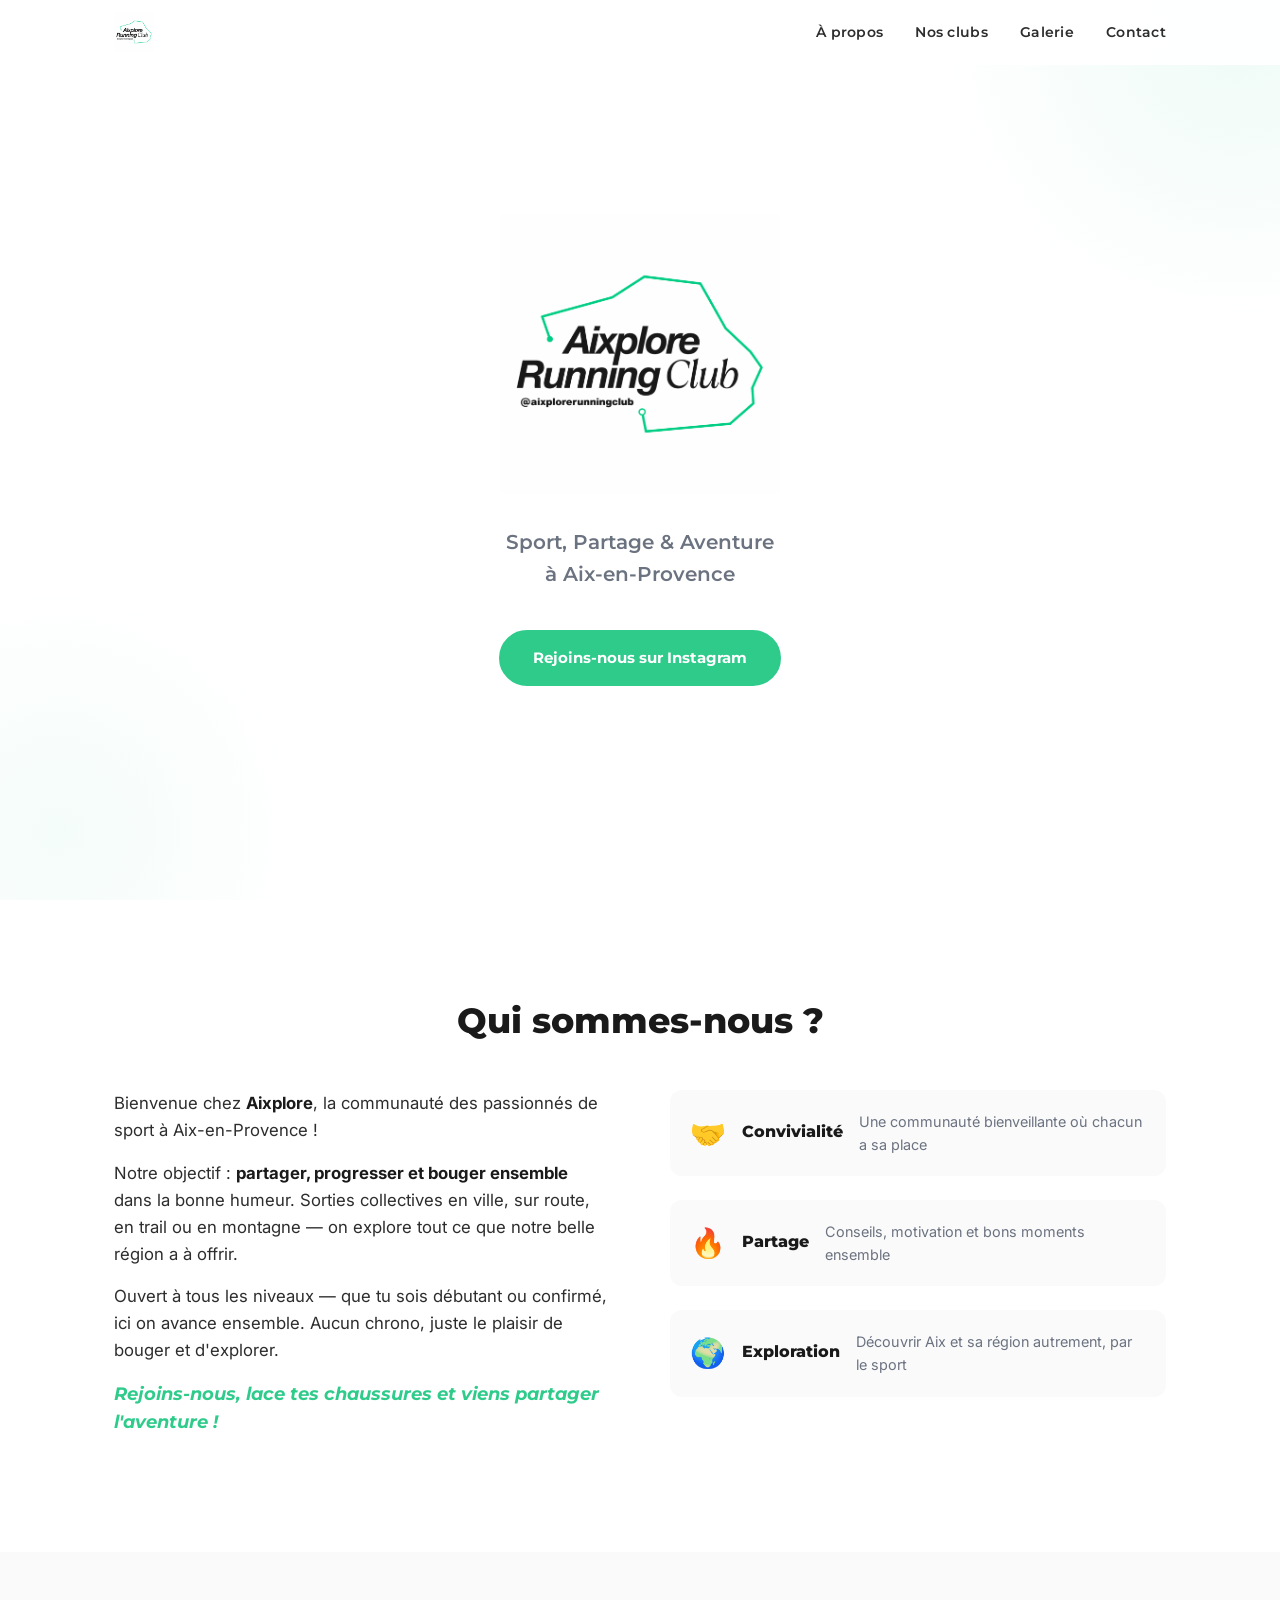
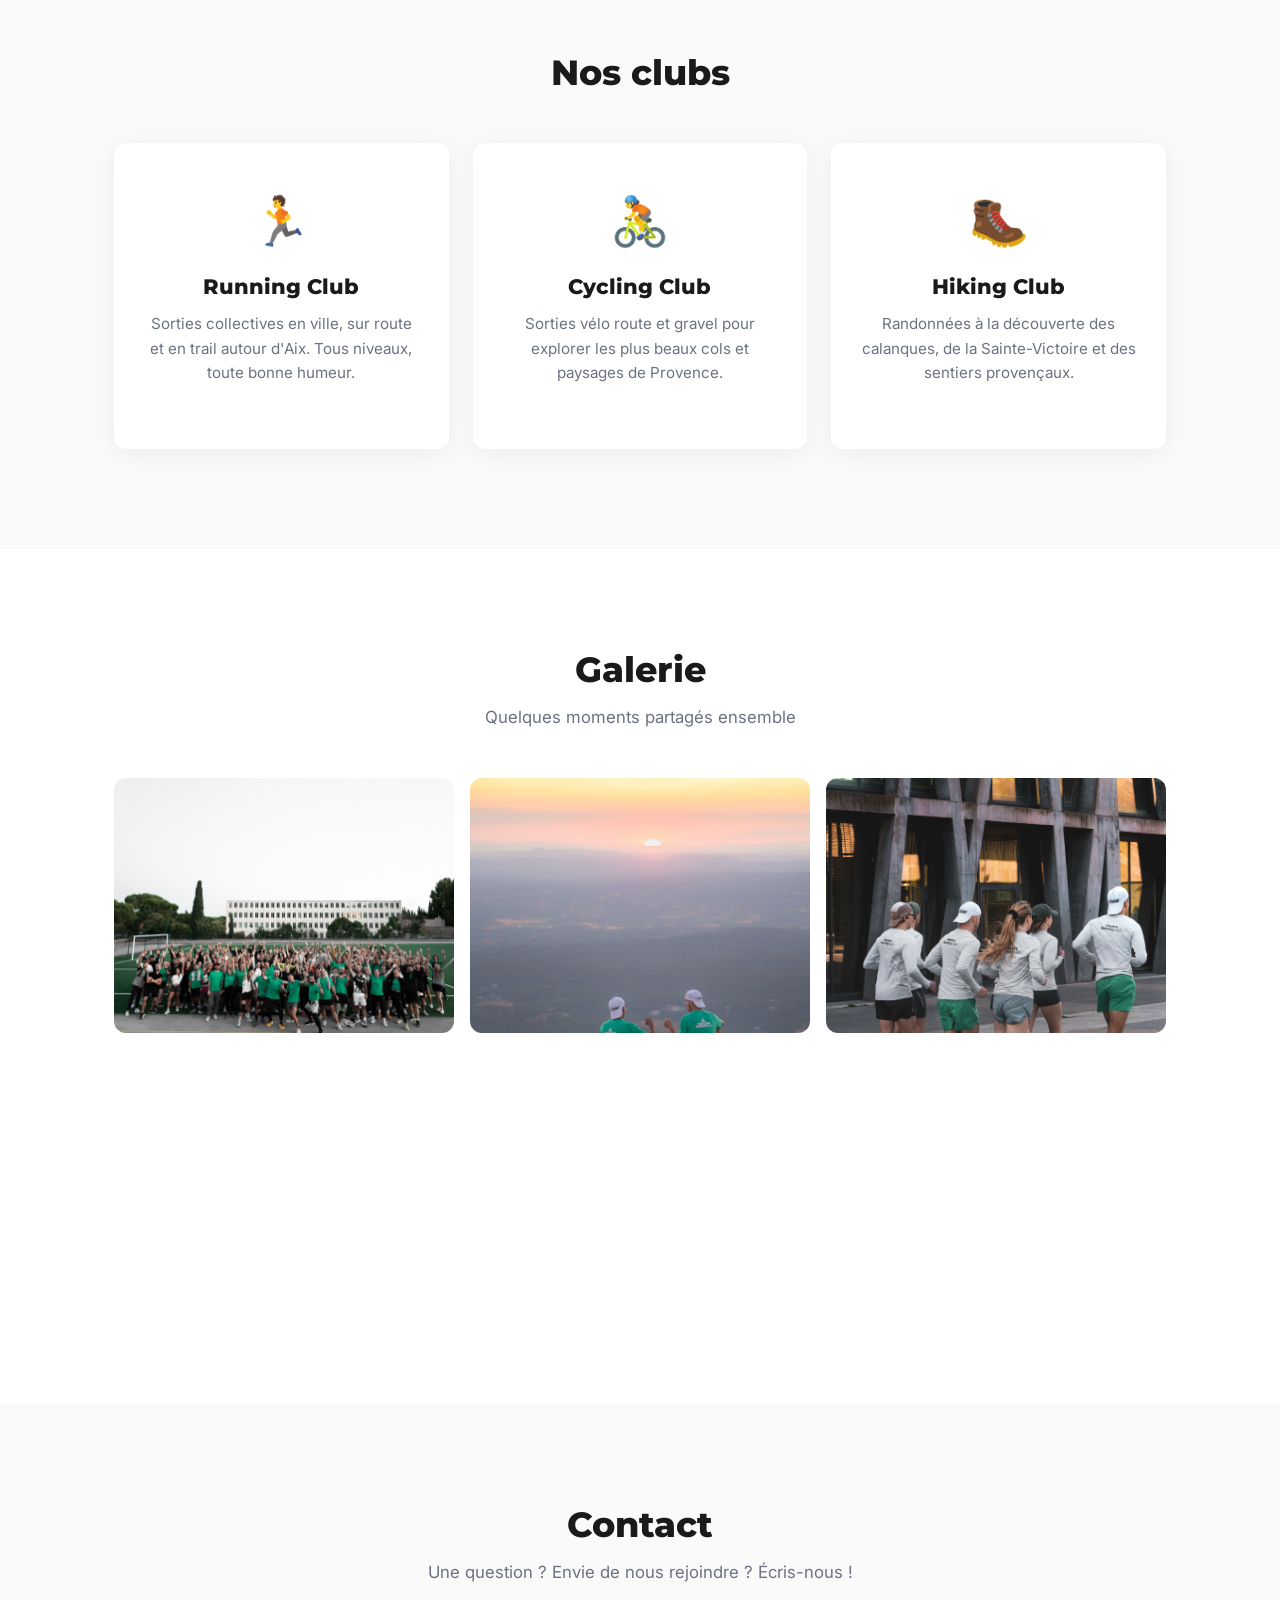
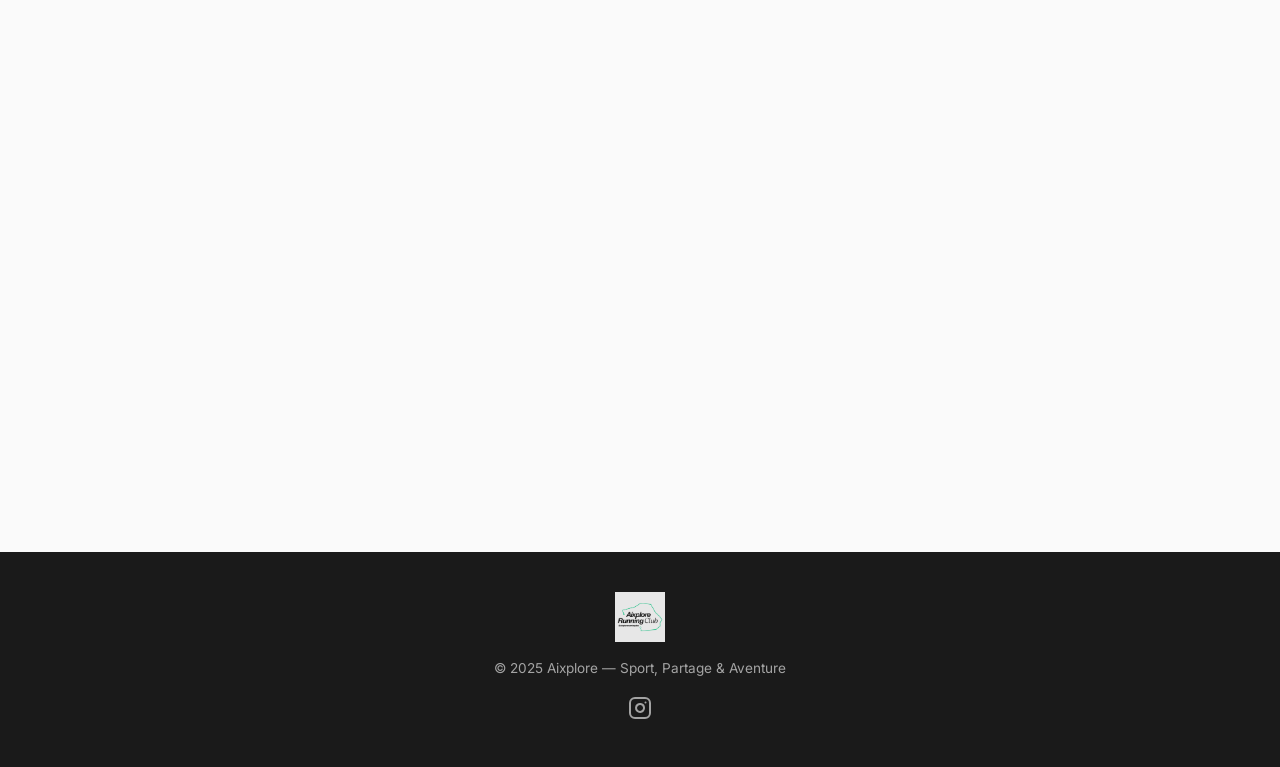
==== index.html @ 8bbfb842 "Initial release — Aixplore website One-page site with hero, about, clubs, gallery and contact sectio" ====
<!DOCTYPE html>
<html lang="fr">
<head>
  <meta charset="UTF-8">
  <meta name="viewport" content="width=device-width, initial-scale=1.0">
  <title>Aixplore — Sport, Partage & Aventure à Aix-en-Provence</title>
  <meta name="description" content="Aixplore : communauté sportive à Aix-en-Provence. Running, Cycling, Hiking. Rejoins-nous pour partager, progresser et explorer ensemble.">
  <link rel="icon" type="image/png" href="assets/logo_aixplore.png">
  <link rel="preconnect" href="https://fonts.googleapis.com">
  <link rel="preconnect" href="https://fonts.gstatic.com" crossorigin>
  <link href="https://fonts.googleapis.com/css2?family=Montserrat:ital,wght@0,400;0,600;0,800;1,800&family=Inter:wght@400;500&display=swap" rel="stylesheet">
  <link rel="stylesheet" href="style.css">
</head>
<body>

  <!-- Navigation -->
  <nav class="nav" id="nav">
    <div class="nav__container">
      <a href="#hero" class="nav__logo">
        <img src="assets/logo_aixplore.png" alt="Aixplore" width="40" height="40">
      </a>
      <button class="nav__toggle" id="nav-toggle" aria-label="Menu">
        <span></span>
        <span></span>
        <span></span>
      </button>
      <ul class="nav__links" id="nav-links">
        <li><a href="#about">À propos</a></li>
        <li><a href="#clubs">Nos clubs</a></li>
        <li><a href="#gallery">Galerie</a></li>
        <li><a href="#contact">Contact</a></li>
      </ul>
    </div>
  </nav>

  <!-- Hero -->
  <section class="hero" id="hero">
    <div class="hero__content">
      <img src="assets/logo_aixplore.png" alt="Aixplore Running Club" class="hero__logo">
      <p class="hero__tagline">Sport, Partage & Aventure<br>à Aix-en-Provence</p>
      <a href="https://www.instagram.com/aixplorerunningclub/" target="_blank" rel="noopener" class="btn btn--primary">Rejoins-nous sur Instagram</a>
    </div>
  </section>

  <!-- À propos -->
  <section class="section about" id="about">
    <div class="container">
      <h2 class="section__title">Qui sommes-nous ?</h2>
      <div class="about__grid">
        <div class="about__text">
          <p>Bienvenue chez <strong>Aixplore</strong>, la communauté des passionnés de sport à Aix-en-Provence !</p>
          <p>Notre objectif : <strong>partager, progresser et bouger ensemble</strong> dans la bonne humeur. Sorties collectives en ville, sur route, en trail ou en montagne — on explore tout ce que notre belle région a à offrir.</p>
          <p>Ouvert à tous les niveaux — que tu sois débutant ou confirmé, ici on avance ensemble. Aucun chrono, juste le plaisir de bouger et d'explorer.</p>
          <p class="about__cta">Rejoins-nous, lace tes chaussures et viens partager l'aventure !</p>
        </div>
        <div class="about__values">
          <div class="value">
            <span class="value__icon">🤝</span>
            <h3>Convivialité</h3>
            <p>Une communauté bienveillante où chacun a sa place</p>
          </div>
          <div class="value">
            <span class="value__icon">🔥</span>
            <h3>Partage</h3>
            <p>Conseils, motivation et bons moments ensemble</p>
          </div>
          <div class="value">
            <span class="value__icon">🌍</span>
            <h3>Exploration</h3>
            <p>Découvrir Aix et sa région autrement, par le sport</p>
          </div>
        </div>
      </div>
    </div>
  </section>

  <!-- Nos clubs -->
  <section class="section clubs" id="clubs">
    <div class="container">
      <h2 class="section__title">Nos clubs</h2>
      <div class="clubs__grid">
        <div class="club-card">
          <div class="club-card__icon">🏃</div>
          <h3 class="club-card__name">Running Club</h3>
          <p class="club-card__desc">Sorties collectives en ville, sur route et en trail autour d'Aix. Tous niveaux, toute bonne humeur.</p>
        </div>
        <div class="club-card">
          <div class="club-card__icon">🚴</div>
          <h3 class="club-card__name">Cycling Club</h3>
          <p class="club-card__desc">Sorties vélo route et gravel pour explorer les plus beaux cols et paysages de Provence.</p>
        </div>
        <div class="club-card">
          <div class="club-card__icon">🥾</div>
          <h3 class="club-card__name">Hiking Club</h3>
          <p class="club-card__desc">Randonnées à la découverte des calanques, de la Sainte-Victoire et des sentiers provençaux.</p>
        </div>
      </div>
    </div>
  </section>

  <!-- Galerie -->
  <section class="section gallery" id="gallery">
    <div class="container">
      <h2 class="section__title">Galerie</h2>
      <p class="section__subtitle">Quelques moments partagés ensemble</p>
      <div class="gallery__grid">
        <div class="gallery__item">
          <img src="assets/557360795_17877440052412241_5928703250960620628_n.jpg" alt="Photo de groupe Aixplore Running Club" loading="lazy">
        </div>
        <div class="gallery__item">
          <img src="assets/542345436_17874297687412241_8274065483959053799_n.jpg" alt="Coucher de soleil depuis la Sainte-Victoire" loading="lazy">
        </div>
        <div class="gallery__item">
          <img src="assets/656227305_17900963811412241_87263698822272582_n.jpg" alt="Course en ville avec Aixplore" loading="lazy">
        </div>
        <div class="gallery__item">
          <img src="assets/579937967_17882380005412241_8970334498939301405_n.jpg" alt="Sortie running collective" loading="lazy">
        </div>
        <div class="gallery__item">
          <img src="assets/656078928_17900787690412241_4097295414901607222_n.jpg" alt="Membres du club détente après la course" loading="lazy">
        </div>
        <div class="gallery__item">
          <img src="assets/528043082_17870694414412241_2355290922629756125_n.jpg" alt="Trail en nature avec Aixplore" loading="lazy">
        </div>
      </div>
    </div>
  </section>

  <!-- Contact -->
  <section class="section contact" id="contact">
    <div class="container">
      <h2 class="section__title">Contact</h2>
      <p class="section__subtitle">Une question ? Envie de nous rejoindre ? Écris-nous !</p>
      <div class="contact__content">
        <form class="contact__form" id="contact-form">
          <div class="form__group">
            <label for="name">Nom</label>
            <input type="text" id="name" name="name" required placeholder="Ton prénom">
          </div>
          <div class="form__group">
            <label for="email">Email</label>
            <input type="email" id="email" name="email" required placeholder="ton@email.com">
          </div>
          <div class="form__group">
            <label for="message">Message</label>
            <textarea id="message" name="message" rows="5" required placeholder="Dis-nous tout !"></textarea>
          </div>
          <button type="submit" class="btn btn--primary btn--full">Envoyer</button>
        </form>
        <div class="contact__info">
          <div class="contact__item">
            <span>📍</span>
            <p>Aix-en-Provence, France</p>
          </div>
          <div class="contact__item">
            <span>📧</span>
            <a href="mailto:aixplorerunningclub@gmail.com">aixplorerunningclub@gmail.com</a>
          </div>
          <div class="contact__item">
            <span>📸</span>
            <a href="https://www.instagram.com/aixplorerunningclub/" target="_blank" rel="noopener">@aixplorerunningclub</a>
          </div>
        </div>
      </div>
    </div>
  </section>

  <!-- Footer -->
  <footer class="footer">
    <div class="container">
      <img src="assets/logo_aixplore.png" alt="Aixplore" class="footer__logo" width="50" height="50">
      <p>&copy; 2025 Aixplore — Sport, Partage & Aventure</p>
      <div class="footer__links">
        <a href="https://www.instagram.com/aixplorerunningclub/" target="_blank" rel="noopener" aria-label="Instagram">
          <svg width="24" height="24" viewBox="0 0 24 24" fill="none" stroke="currentColor" stroke-width="2" stroke-linecap="round" stroke-linejoin="round"><rect x="2" y="2" width="20" height="20" rx="5" ry="5"/><path d="M16 11.37A4 4 0 1 1 12.63 8 4 4 0 0 1 16 11.37z"/><line x1="17.5" y1="6.5" x2="17.51" y2="6.5"/></svg>
        </a>
      </div>
    </div>
  </footer>

  <script src="script.js"></script>
</body>
</html>
---- style.css ----
/* ===========================
   Aixplore — Style
   =========================== */

:root {
  --green: #2ECB8B;
  --green-dark: #25a672;
  --black: #1A1A1A;
  --gray-900: #2d2d2d;
  --gray-600: #6b7280;
  --gray-200: #e5e7eb;
  --gray-100: #f3f4f6;
  --white: #ffffff;
  --bg: #fafafa;
  --radius: 12px;
  --radius-sm: 8px;
  --shadow: 0 4px 24px rgba(0, 0, 0, 0.06);
  --shadow-lg: 0 8px 40px rgba(0, 0, 0, 0.1);
  --transition: 0.3s cubic-bezier(0.4, 0, 0.2, 1);
}

/* Reset */
*, *::before, *::after {
  margin: 0;
  padding: 0;
  box-sizing: border-box;
}

html {
  scroll-behavior: smooth;
  scroll-padding-top: 80px;
}

body {
  font-family: 'Inter', -apple-system, BlinkMacSystemFont, sans-serif;
  color: var(--black);
  background: var(--bg);
  line-height: 1.6;
  -webkit-font-smoothing: antialiased;
}

h1, h2, h3 {
  font-family: 'Montserrat', sans-serif;
  font-weight: 800;
  line-height: 1.2;
}

a {
  color: var(--green);
  text-decoration: none;
  transition: color var(--transition);
}

a:hover {
  color: var(--green-dark);
}

img {
  max-width: 100%;
  height: auto;
}

.container {
  max-width: 1100px;
  margin: 0 auto;
  padding: 0 24px;
}

/* ===========================
   Navigation
   =========================== */

.nav {
  position: fixed;
  top: 0;
  left: 0;
  right: 0;
  z-index: 1000;
  background: rgba(255, 255, 255, 0.92);
  backdrop-filter: blur(12px);
  -webkit-backdrop-filter: blur(12px);
  border-bottom: 1px solid transparent;
  transition: border-color var(--transition), box-shadow var(--transition);
}

.nav--scrolled {
  border-bottom-color: var(--gray-200);
  box-shadow: 0 1px 12px rgba(0, 0, 0, 0.04);
}

.nav__container {
  max-width: 1100px;
  margin: 0 auto;
  padding: 0 24px;
  display: flex;
  align-items: center;
  justify-content: space-between;
  height: 64px;
}

.nav__logo img {
  display: block;
}

.nav__links {
  display: flex;
  list-style: none;
  gap: 32px;
}

.nav__links a {
  color: var(--gray-900);
  font-family: 'Montserrat', sans-serif;
  font-weight: 600;
  font-size: 0.9rem;
  letter-spacing: 0.02em;
  transition: color var(--transition);
}

.nav__links a:hover {
  color: var(--green);
}

.nav__toggle {
  display: none;
  flex-direction: column;
  gap: 5px;
  background: none;
  border: none;
  cursor: pointer;
  padding: 4px;
}

.nav__toggle span {
  display: block;
  width: 24px;
  height: 2px;
  background: var(--black);
  border-radius: 2px;
  transition: transform var(--transition), opacity var(--transition);
}

/* ===========================
   Hero
   =========================== */

.hero {
  min-height: 100vh;
  display: flex;
  align-items: center;
  justify-content: center;
  text-align: center;
  background: var(--white);
  position: relative;
  overflow: hidden;
}

.hero::before {
  content: '';
  position: absolute;
  top: -30%;
  right: -20%;
  width: 600px;
  height: 600px;
  background: radial-gradient(circle, rgba(46, 203, 139, 0.08) 0%, transparent 70%);
  pointer-events: none;
}

.hero::after {
  content: '';
  position: absolute;
  bottom: -20%;
  left: -15%;
  width: 500px;
  height: 500px;
  background: radial-gradient(circle, rgba(46, 203, 139, 0.05) 0%, transparent 70%);
  pointer-events: none;
}

.hero__content {
  position: relative;
  z-index: 1;
  padding: 24px;
}

.hero__logo {
  width: 280px;
  margin-bottom: 24px;
  animation: fadeUp 0.8s ease-out;
}

.hero__tagline {
  font-family: 'Montserrat', sans-serif;
  font-size: 1.25rem;
  font-weight: 600;
  color: var(--gray-600);
  margin-bottom: 40px;
  animation: fadeUp 0.8s ease-out 0.15s backwards;
}

@keyframes fadeUp {
  from {
    opacity: 0;
    transform: translateY(20px);
  }
  to {
    opacity: 1;
    transform: translateY(0);
  }
}

/* ===========================
   Buttons
   =========================== */

.btn {
  display: inline-block;
  font-family: 'Montserrat', sans-serif;
  font-weight: 700;
  font-size: 0.95rem;
  padding: 14px 32px;
  border-radius: 50px;
  border: 2px solid transparent;
  cursor: pointer;
  transition: all var(--transition);
  text-align: center;
}

.btn--primary {
  background: var(--green);
  color: var(--white);
  border-color: var(--green);
  animation: fadeUp 0.8s ease-out 0.3s backwards;
}

.btn--primary:hover {
  background: var(--green-dark);
  border-color: var(--green-dark);
  color: var(--white);
  transform: translateY(-2px);
  box-shadow: 0 6px 20px rgba(46, 203, 139, 0.3);
}

.btn--outline {
  background: transparent;
  color: var(--green);
  border-color: var(--green);
}

.btn--outline:hover {
  background: var(--green);
  color: var(--white);
  transform: translateY(-2px);
}

.btn--full {
  width: 100%;
}

/* ===========================
   Sections
   =========================== */

.section {
  padding: 100px 0;
}

.section__title {
  font-size: 2.2rem;
  text-align: center;
  margin-bottom: 12px;
  color: var(--black);
}

.section__subtitle {
  text-align: center;
  color: var(--gray-600);
  font-size: 1.05rem;
  margin-bottom: 48px;
}

/* ===========================
   À propos
   =========================== */

.about {
  background: var(--white);
}

.about__grid {
  display: grid;
  grid-template-columns: 1fr 1fr;
  gap: 60px;
  align-items: start;
  margin-top: 48px;
}

.about__text p {
  margin-bottom: 16px;
  font-size: 1.05rem;
  color: var(--gray-900);
}

.about__text strong {
  color: var(--black);
}

.about__cta {
  font-family: 'Montserrat', sans-serif;
  font-weight: 700;
  font-style: italic;
  color: var(--green) !important;
  font-size: 1.1rem !important;
  margin-top: 8px;
}

.about__values {
  display: flex;
  flex-direction: column;
  gap: 24px;
}

.value {
  display: flex;
  align-items: center;
  gap: 16px;
  padding: 20px;
  background: var(--bg);
  border-radius: var(--radius);
  transition: transform var(--transition), box-shadow var(--transition);
}

.value:hover {
  transform: translateY(-2px);
  box-shadow: var(--shadow);
}

.value__icon {
  font-size: 1.8rem;
  flex-shrink: 0;
}

.value h3 {
  font-size: 1rem;
  margin-bottom: 4px;
}

.value p {
  font-size: 0.9rem;
  color: var(--gray-600);
}

/* ===========================
   Clubs
   =========================== */

.clubs {
  background: var(--bg);
}

.clubs__grid {
  display: grid;
  grid-template-columns: repeat(3, 1fr);
  gap: 24px;
  margin-top: 48px;
}

.club-card {
  background: var(--white);
  border-radius: var(--radius);
  padding: 40px 28px;
  text-align: center;
  box-shadow: var(--shadow);
  transition: transform var(--transition), box-shadow var(--transition);
  display: flex;
  flex-direction: column;
  align-items: center;
}

.club-card:hover {
  transform: translateY(-4px);
  box-shadow: var(--shadow-lg);
}

.club-card__icon {
  font-size: 3rem;
  margin-bottom: 16px;
}

.club-card__name {
  font-size: 1.3rem;
  margin-bottom: 12px;
}

.club-card__desc {
  font-size: 0.95rem;
  color: var(--gray-600);
  margin-bottom: 24px;
  flex-grow: 1;
}

.club-card__badge {
  display: inline-block;
  font-family: 'Montserrat', sans-serif;
  font-weight: 600;
  font-size: 0.8rem;
  color: var(--gray-600);
  background: var(--gray-100);
  padding: 8px 20px;
  border-radius: 50px;
  letter-spacing: 0.05em;
}

/* ===========================
   Galerie
   =========================== */

.gallery {
  background: var(--white);
}

.gallery__grid {
  display: grid;
  grid-template-columns: repeat(3, 1fr);
  gap: 16px;
}

.gallery__item {
  border-radius: var(--radius);
  overflow: hidden;
  aspect-ratio: 4 / 3;
}

.gallery__item img {
  width: 100%;
  height: 100%;
  object-fit: cover;
  transition: transform var(--transition);
}

.gallery__item:hover img {
  transform: scale(1.05);
}

.gallery__item--placeholder {
  background: var(--gray-100);
  display: flex;
  flex-direction: column;
  align-items: center;
  justify-content: center;
  gap: 8px;
  color: var(--gray-600);
}

.gallery__item--placeholder span {
  font-size: 2rem;
}

.gallery__item--placeholder p {
  font-size: 0.85rem;
}

/* ===========================
   Contact
   =========================== */

.contact {
  background: var(--bg);
}

.contact__content {
  display: grid;
  grid-template-columns: 1fr 1fr;
  gap: 60px;
  margin-top: 48px;
  align-items: start;
}

.contact__form {
  display: flex;
  flex-direction: column;
  gap: 20px;
}

.form__group {
  display: flex;
  flex-direction: column;
  gap: 6px;
}

.form__group label {
  font-family: 'Montserrat', sans-serif;
  font-weight: 600;
  font-size: 0.85rem;
  color: var(--gray-900);
}

.form__group input,
.form__group textarea {
  font-family: 'Inter', sans-serif;
  font-size: 1rem;
  padding: 12px 16px;
  border: 2px solid var(--gray-200);
  border-radius: var(--radius-sm);
  background: var(--white);
  color: var(--black);
  transition: border-color var(--transition);
  outline: none;
  resize: vertical;
}

.form__group input:focus,
.form__group textarea:focus {
  border-color: var(--green);
}

.form__group input::placeholder,
.form__group textarea::placeholder {
  color: var(--gray-600);
  opacity: 0.6;
}

.contact__info {
  display: flex;
  flex-direction: column;
  gap: 24px;
  padding-top: 8px;
}

.contact__item {
  display: flex;
  align-items: center;
  gap: 12px;
  font-size: 1rem;
}

.contact__item span {
  font-size: 1.4rem;
}

.contact__item a {
  color: var(--gray-900);
}

.contact__item a:hover {
  color: var(--green);
}

/* ===========================
   Footer
   =========================== */

.footer {
  background: var(--black);
  color: var(--white);
  padding: 40px 0;
  text-align: center;
}

.footer .container {
  display: flex;
  flex-direction: column;
  align-items: center;
  gap: 16px;
}

.footer__logo {
  opacity: 0.9;
}

.footer p {
  font-size: 0.85rem;
  opacity: 0.6;
}

.footer__links {
  display: flex;
  gap: 16px;
}

.footer__links a {
  color: var(--white);
  opacity: 0.6;
  transition: opacity var(--transition);
}

.footer__links a:hover {
  opacity: 1;
}

/* ===========================
   Scroll animations
   =========================== */

.fade-in {
  opacity: 0;
  transform: translateY(24px);
  transition: opacity 0.6s ease-out, transform 0.6s ease-out;
}

.fade-in--visible {
  opacity: 1;
  transform: translateY(0);
}

/* ===========================
   Responsive
   =========================== */

@media (max-width: 768px) {
  .nav__toggle {
    display: flex;
  }

  .nav__links {
    position: fixed;
    top: 64px;
    left: 0;
    right: 0;
    background: var(--white);
    flex-direction: column;
    align-items: center;
    padding: 32px 0;
    gap: 24px;
    border-bottom: 1px solid var(--gray-200);
    transform: translateY(-100%);
    opacity: 0;
    pointer-events: none;
    transition: transform var(--transition), opacity var(--transition);
  }

  .nav__links--open {
    transform: translateY(0);
    opacity: 1;
    pointer-events: all;
  }

  .nav__toggle--active span:nth-child(1) {
    transform: rotate(45deg) translate(5px, 5px);
  }

  .nav__toggle--active span:nth-child(2) {
    opacity: 0;
  }

  .nav__toggle--active span:nth-child(3) {
    transform: rotate(-45deg) translate(5px, -5px);
  }

  .hero__logo {
    width: 200px;
  }

  .hero__tagline {
    font-size: 1.05rem;
  }

  .section {
    padding: 64px 0;
  }

  .section__title {
    font-size: 1.7rem;
  }

  .about__grid {
    grid-template-columns: 1fr;
    gap: 40px;
  }

  .clubs__grid {
    grid-template-columns: 1fr;
    gap: 20px;
  }

  .gallery__grid {
    grid-template-columns: repeat(2, 1fr);
    gap: 12px;
  }

  .contact__content {
    grid-template-columns: 1fr;
    gap: 40px;
  }
}

@media (max-width: 480px) {
  .hero__logo {
    width: 160px;
  }

  .gallery__grid {
    grid-template-columns: 1fr 1fr;
    gap: 8px;
  }

  .btn {
    padding: 12px 24px;
    font-size: 0.9rem;
  }
}
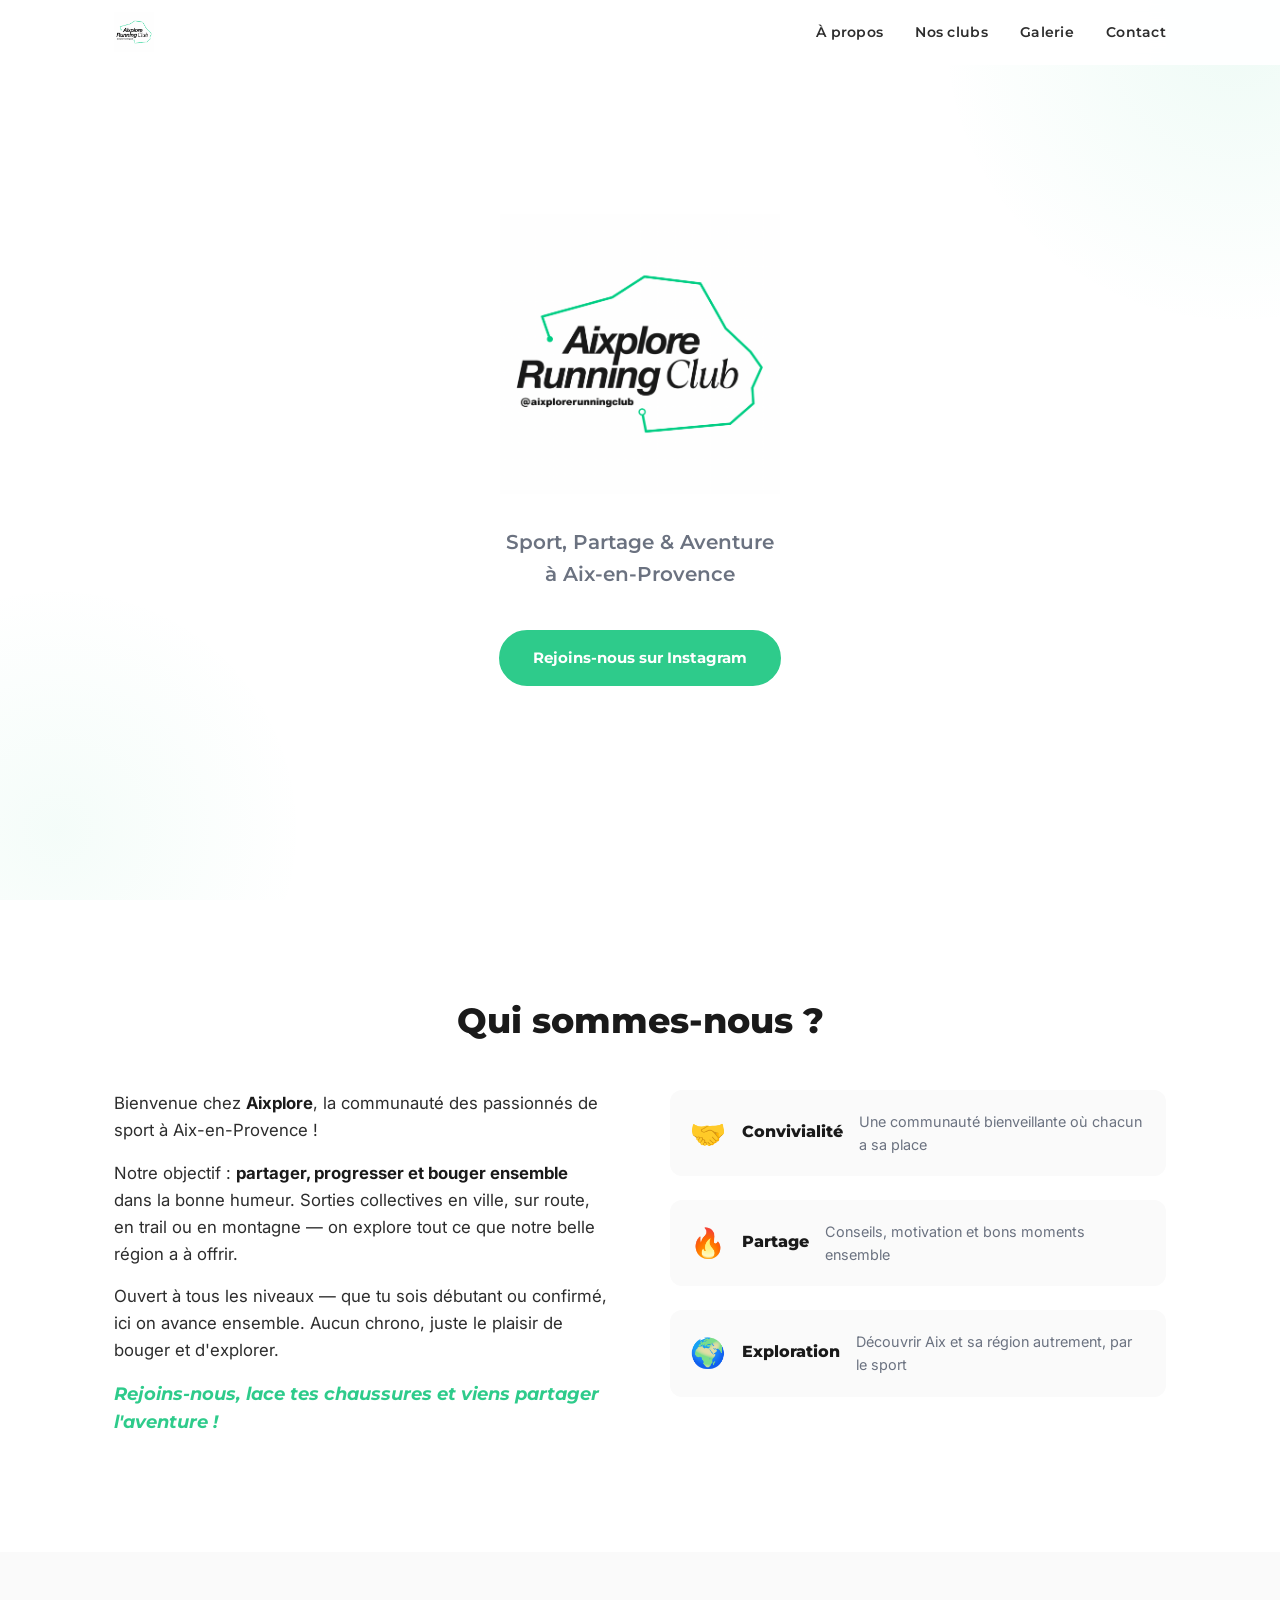
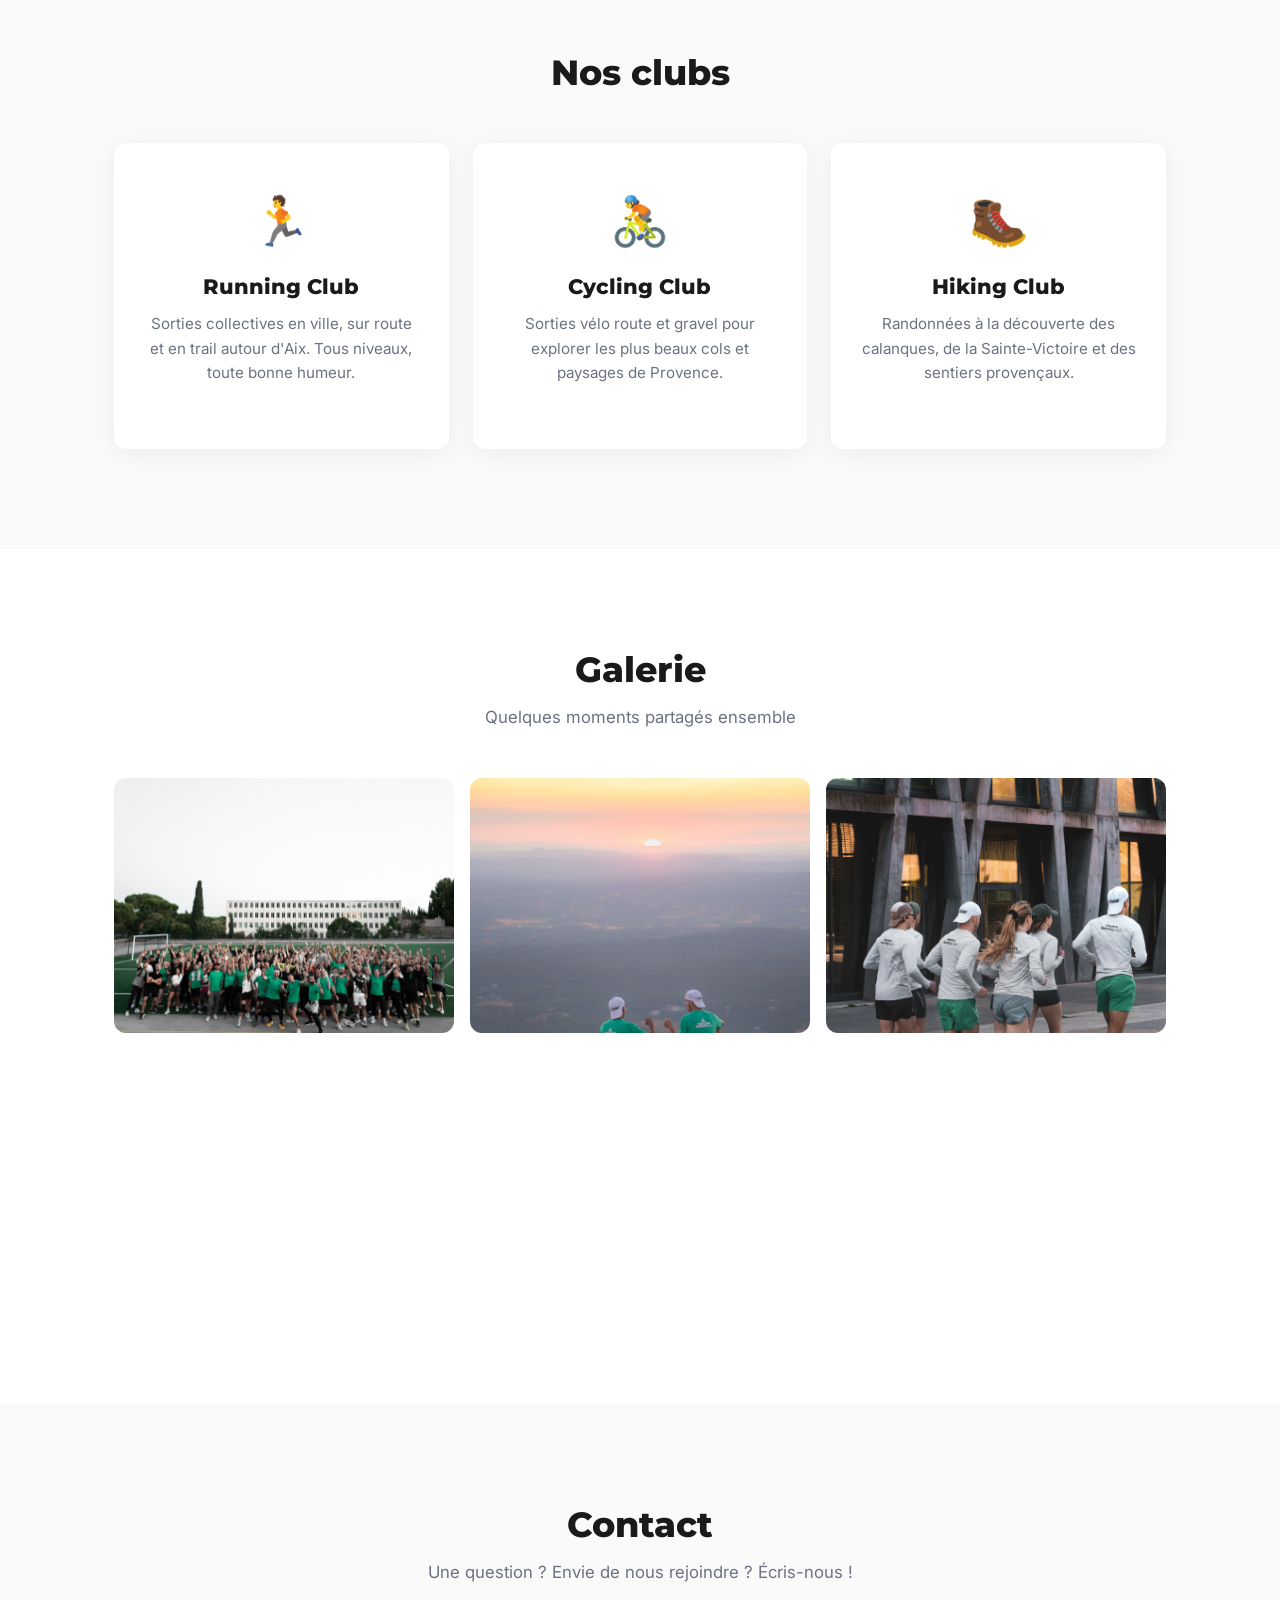
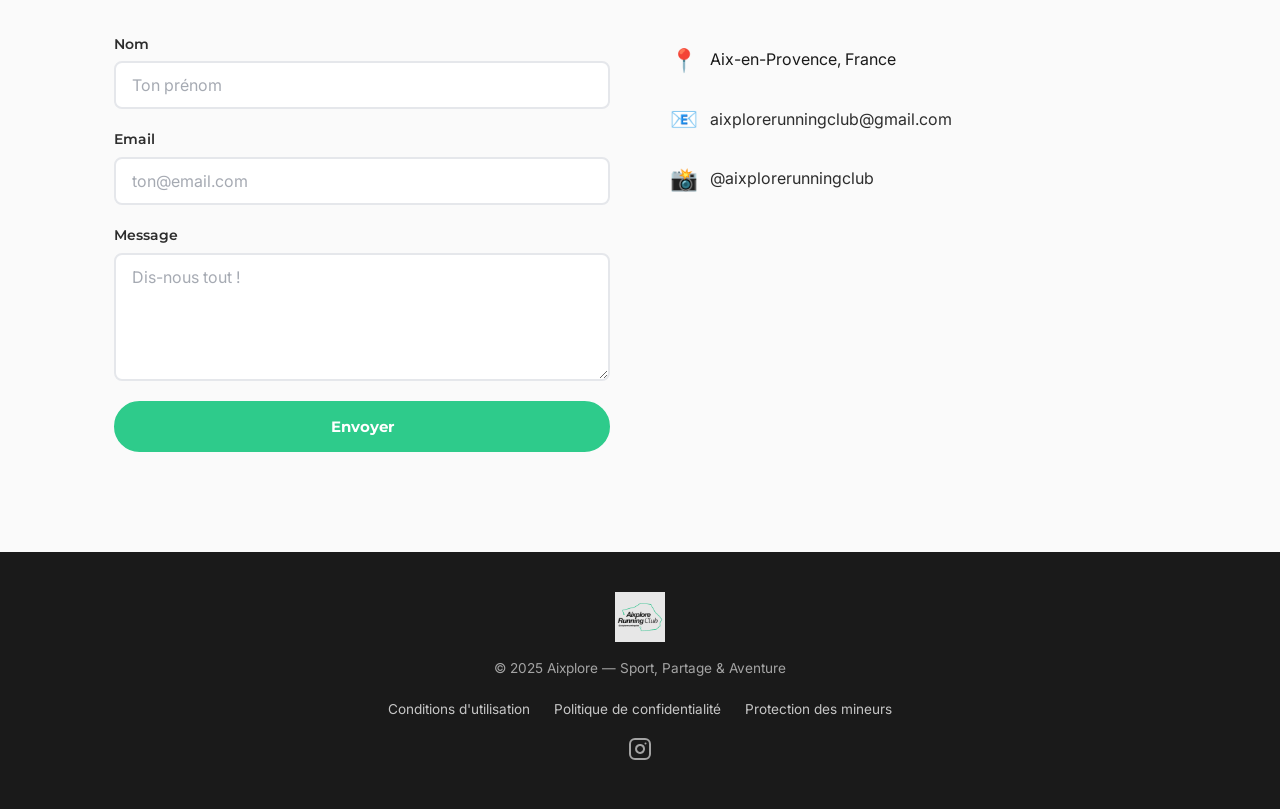
==== commit c8defba3: "Add legal page styles and footer links Footer links to the terms, privacy and child safety pages, a " ====
--- a/index.html
+++ b/index.html
@@ -170,6 +170,11 @@
     <div class="container">
       <img src="assets/logo_aixplore.png" alt="Aixplore" class="footer__logo" width="50" height="50">
       <p>&copy; 2025 Aixplore — Sport, Partage & Aventure</p>
+      <ul class="footer__legal">
+        <li><a href="/cgu">Conditions d'utilisation</a></li>
+        <li><a href="/confidentialite">Politique de confidentialité</a></li>
+        <li><a href="/protection-des-mineurs">Protection des mineurs</a></li>
+      </ul>
       <div class="footer__links">
         <a href="https://www.instagram.com/aixplorerunningclub/" target="_blank" rel="noopener" aria-label="Instagram">
           <svg width="24" height="24" viewBox="0 0 24 24" fill="none" stroke="currentColor" stroke-width="2" stroke-linecap="round" stroke-linejoin="round"><rect x="2" y="2" width="20" height="20" rx="5" ry="5"/><path d="M16 11.37A4 4 0 1 1 12.63 8 4 4 0 0 1 16 11.37z"/><line x1="17.5" y1="6.5" x2="17.51" y2="6.5"/></svg>
--- a/style.css
+++ b/style.css
@@ -12,6 +12,7 @@
   --gray-100: #f3f4f6;
   --white: #ffffff;
   --bg: #fafafa;
+  --green-text: #1b7a52;
   --radius: 12px;
   --radius-sm: 8px;
   --shadow: 0 4px 24px rgba(0, 0, 0, 0.06);
@@ -586,6 +587,112 @@
 
 .footer__links a:hover {
   opacity: 1;
+}
+
+.footer__legal {
+  display: flex;
+  flex-wrap: wrap;
+  justify-content: center;
+  gap: 8px 24px;
+  list-style: none;
+}
+
+.footer__legal a {
+  color: var(--white);
+  font-size: 0.85rem;
+  opacity: 0.75;
+  transition: opacity var(--transition);
+}
+
+.footer__legal a:hover {
+  opacity: 1;
+  color: var(--white);
+  text-decoration: underline;
+}
+
+/* ===========================
+   Pages légales
+   =========================== */
+
+.legal {
+  max-width: 720px;
+  margin: 0 auto;
+  padding: 88px 24px 80px;
+  overflow-wrap: break-word;
+}
+
+.legal__back {
+  display: inline-flex;
+  align-items: center;
+  gap: 6px;
+  min-height: 44px;
+  font-family: 'Montserrat', sans-serif;
+  font-weight: 600;
+  font-size: 0.875rem;
+  color: var(--gray-900);
+}
+
+.legal__back:hover {
+  color: var(--green-text);
+}
+
+.legal h1 {
+  font-size: 2rem;
+  margin: 16px 0 8px;
+}
+
+.legal__date {
+  color: var(--gray-600);
+  font-size: 0.9rem;
+}
+
+.legal h2 {
+  font-size: 1.25rem;
+  margin: 32px 0 12px;
+}
+
+.legal p,
+.legal li {
+  color: var(--gray-900);
+}
+
+.legal p {
+  margin-bottom: 12px;
+}
+
+.legal ul {
+  padding-left: 1.25rem;
+  margin-bottom: 12px;
+}
+
+.legal li {
+  margin-bottom: 6px;
+}
+
+.legal strong {
+  color: var(--black);
+}
+
+.legal p a,
+.legal li a {
+  color: var(--green-text);
+  text-decoration: underline;
+  text-underline-offset: 2px;
+}
+
+.not-found {
+  text-align: center;
+  padding-top: 140px;
+  min-height: 70vh;
+}
+
+.not-found__icon {
+  color: var(--gray-600);
+}
+
+.not-found p {
+  color: var(--gray-600);
+  margin-bottom: 32px;
 }
 
 /* ===========================
@@ -682,6 +789,21 @@
     grid-template-columns: 1fr;
     gap: 40px;
   }
+
+  .footer__legal {
+    flex-direction: column;
+    align-items: center;
+    gap: 0;
+  }
+
+  .footer__legal a {
+    display: inline-block;
+    padding: 12px 0;
+  }
+
+  .legal h1 {
+    font-size: 1.7rem;
+  }
 }
 
 @media (max-width: 480px) {
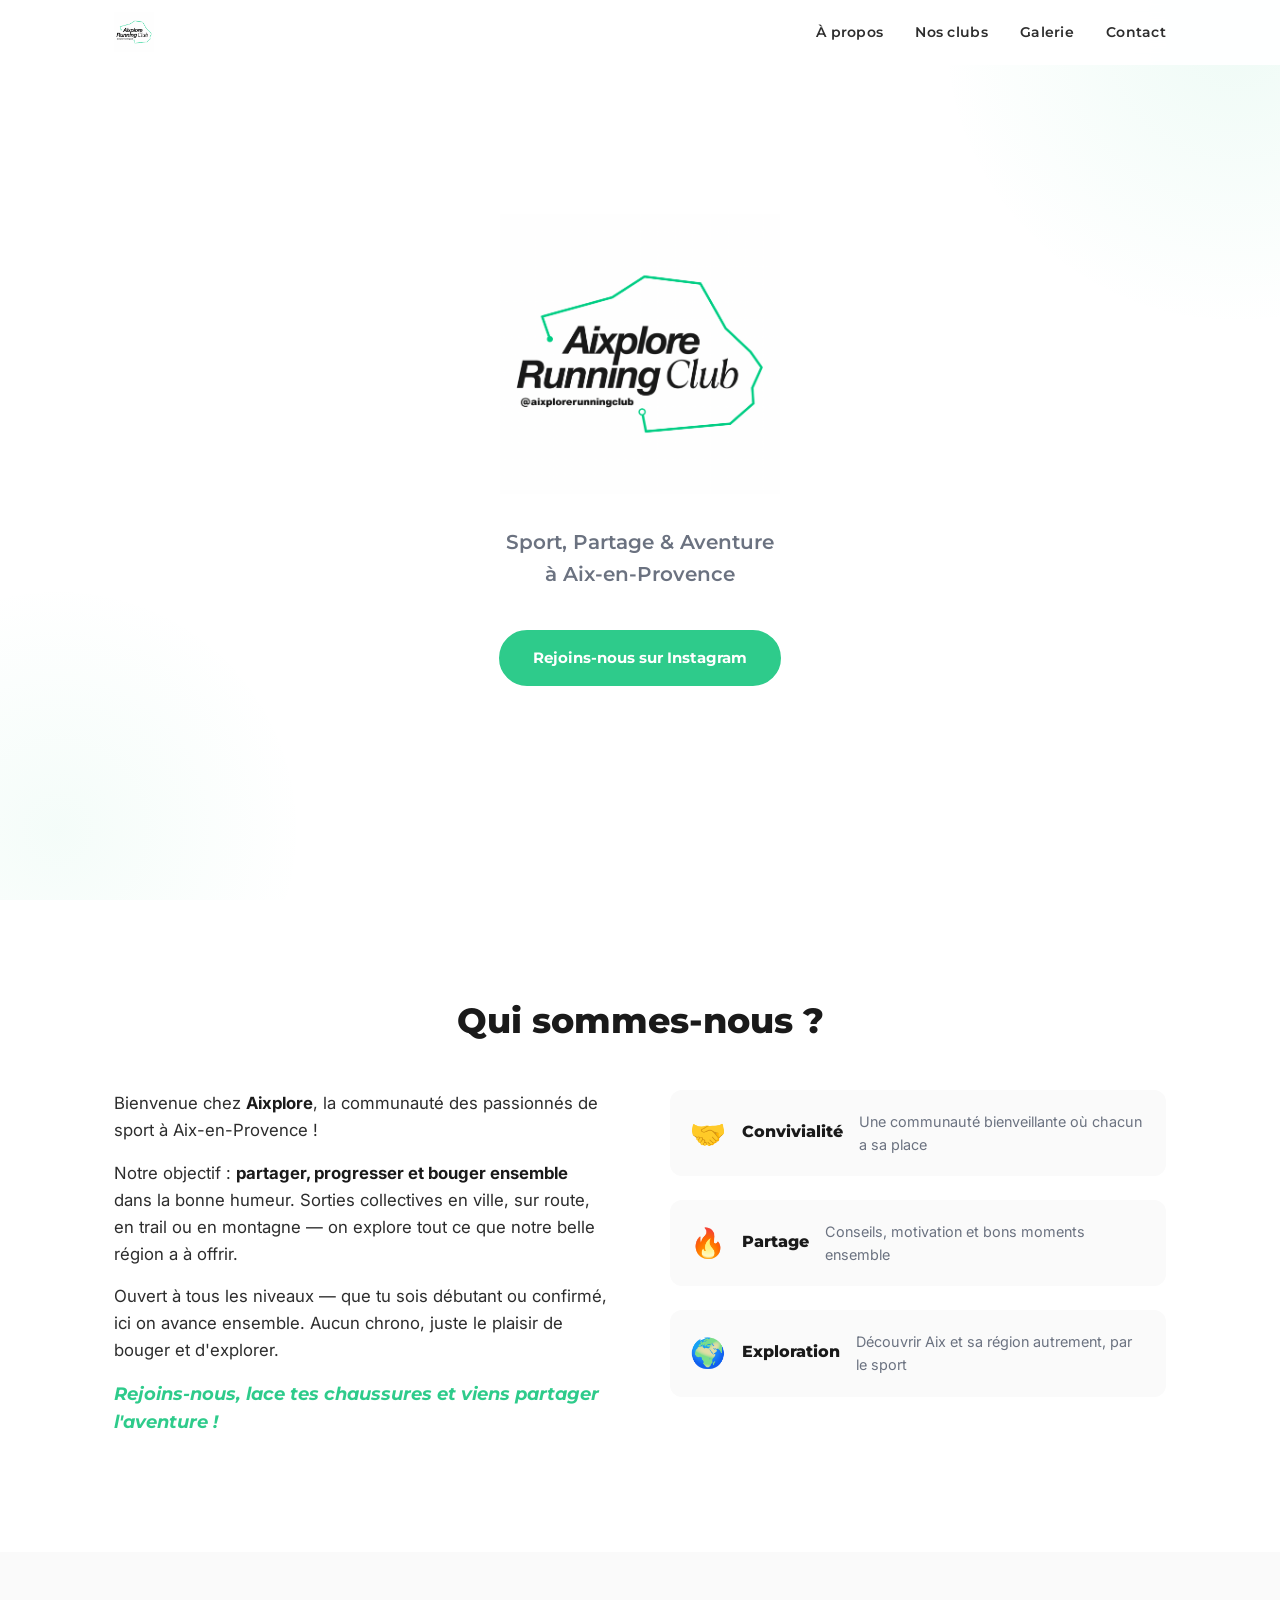
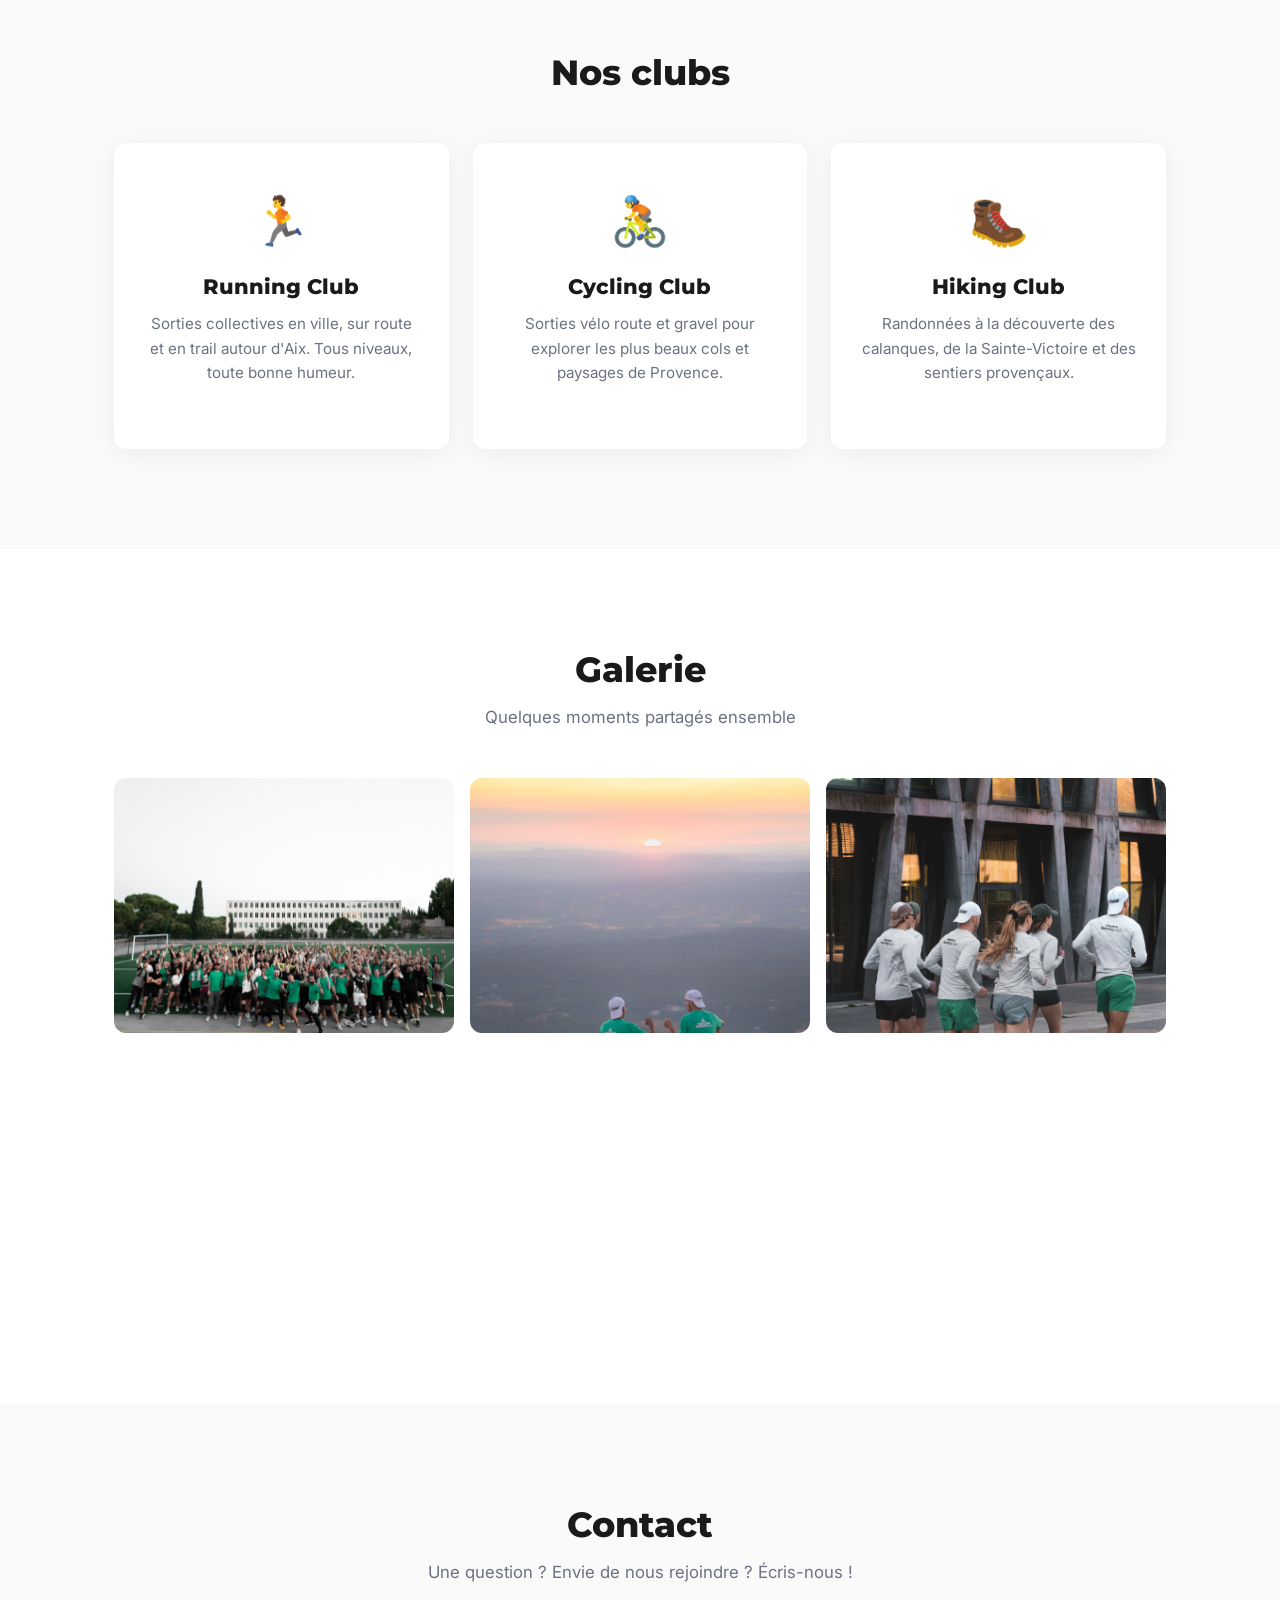
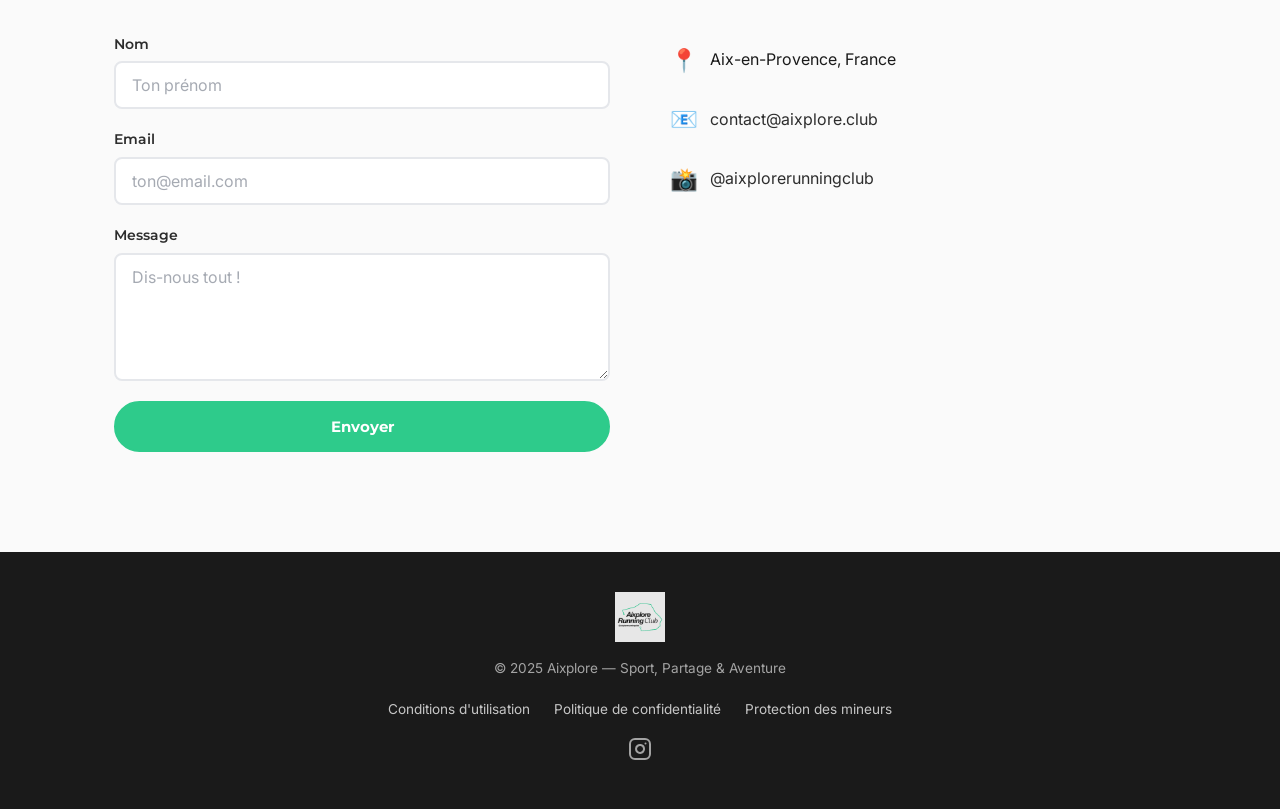
==== commit 9ebe6dbb: "fix(legal): contact address, GirMedia identity and the association's seat" ====
--- a/index.html
+++ b/index.html
@@ -154,7 +154,7 @@
           </div>
           <div class="contact__item">
             <span>📧</span>
-            <a href="mailto:aixplorerunningclub@gmail.com">aixplorerunningclub@gmail.com</a>
+            <a href="mailto:contact@aixplore.club">contact@aixplore.club</a>
           </div>
           <div class="contact__item">
             <span>📸</span>
